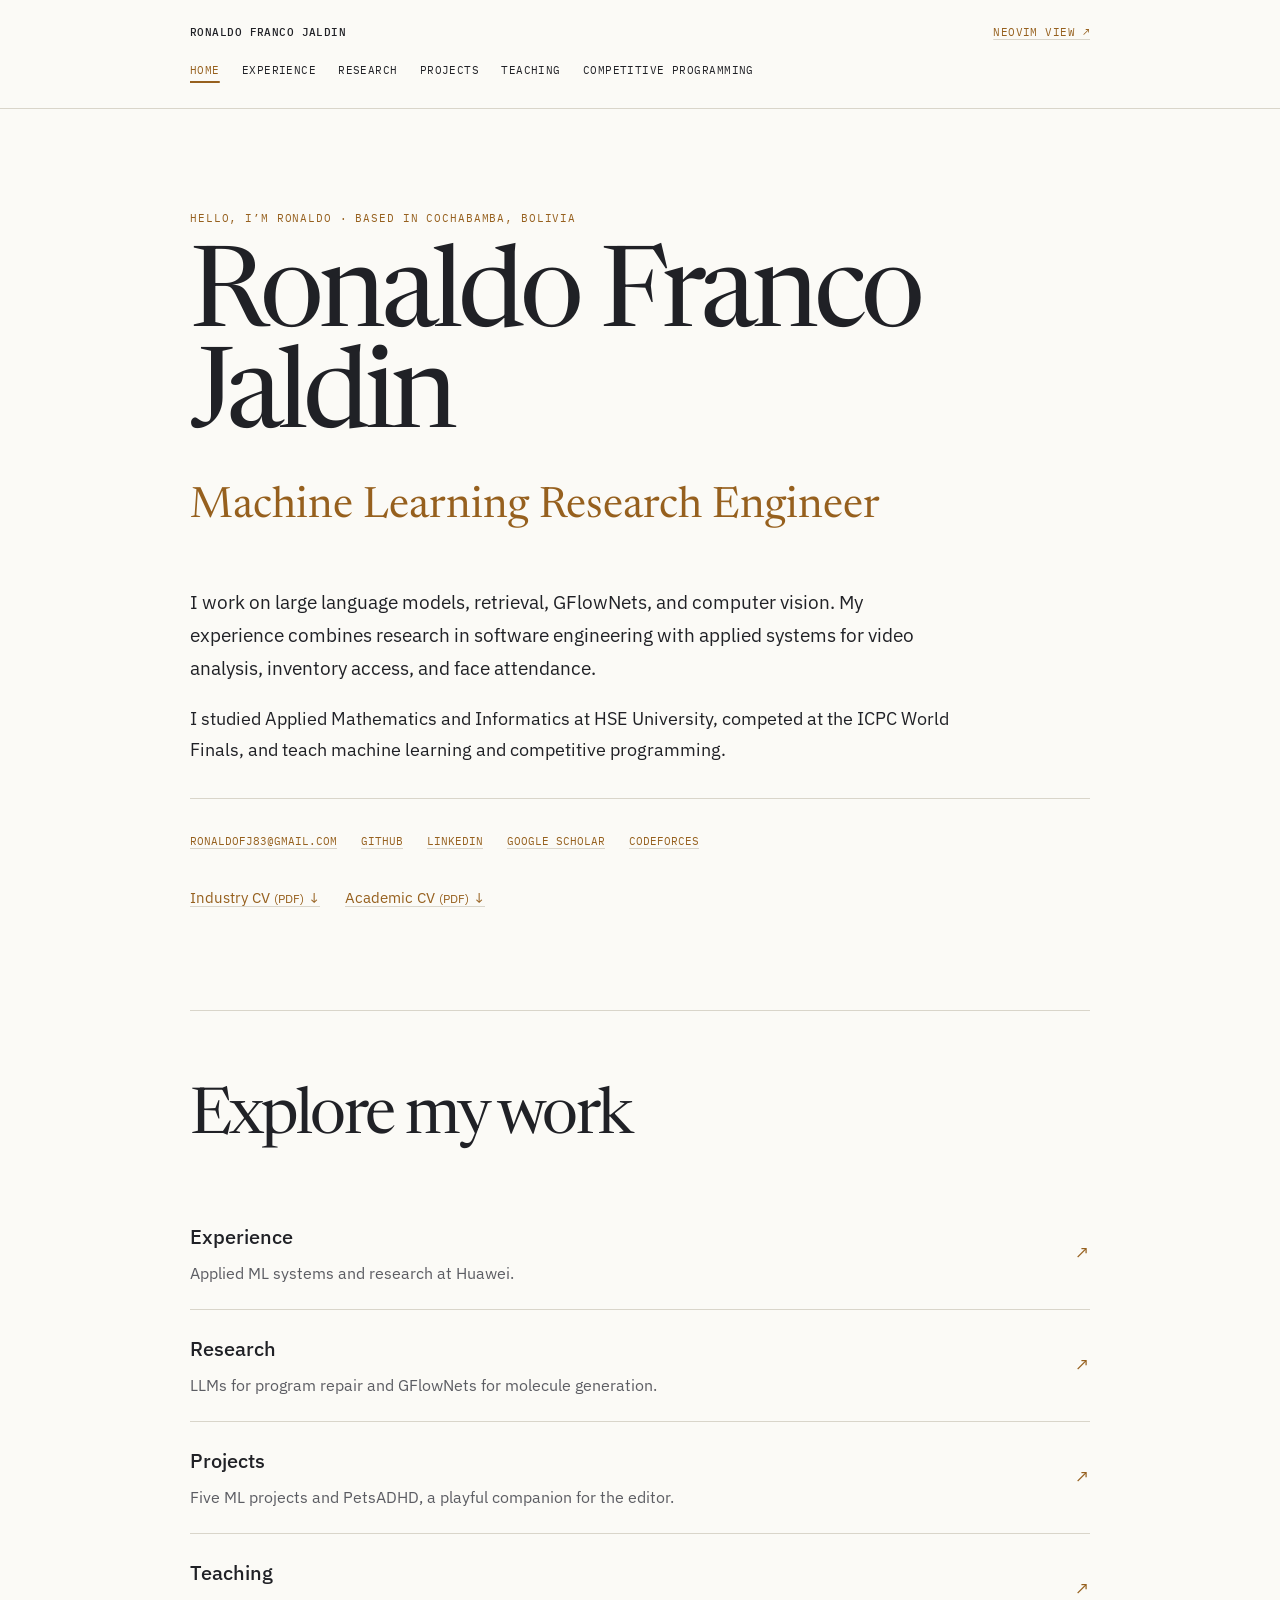
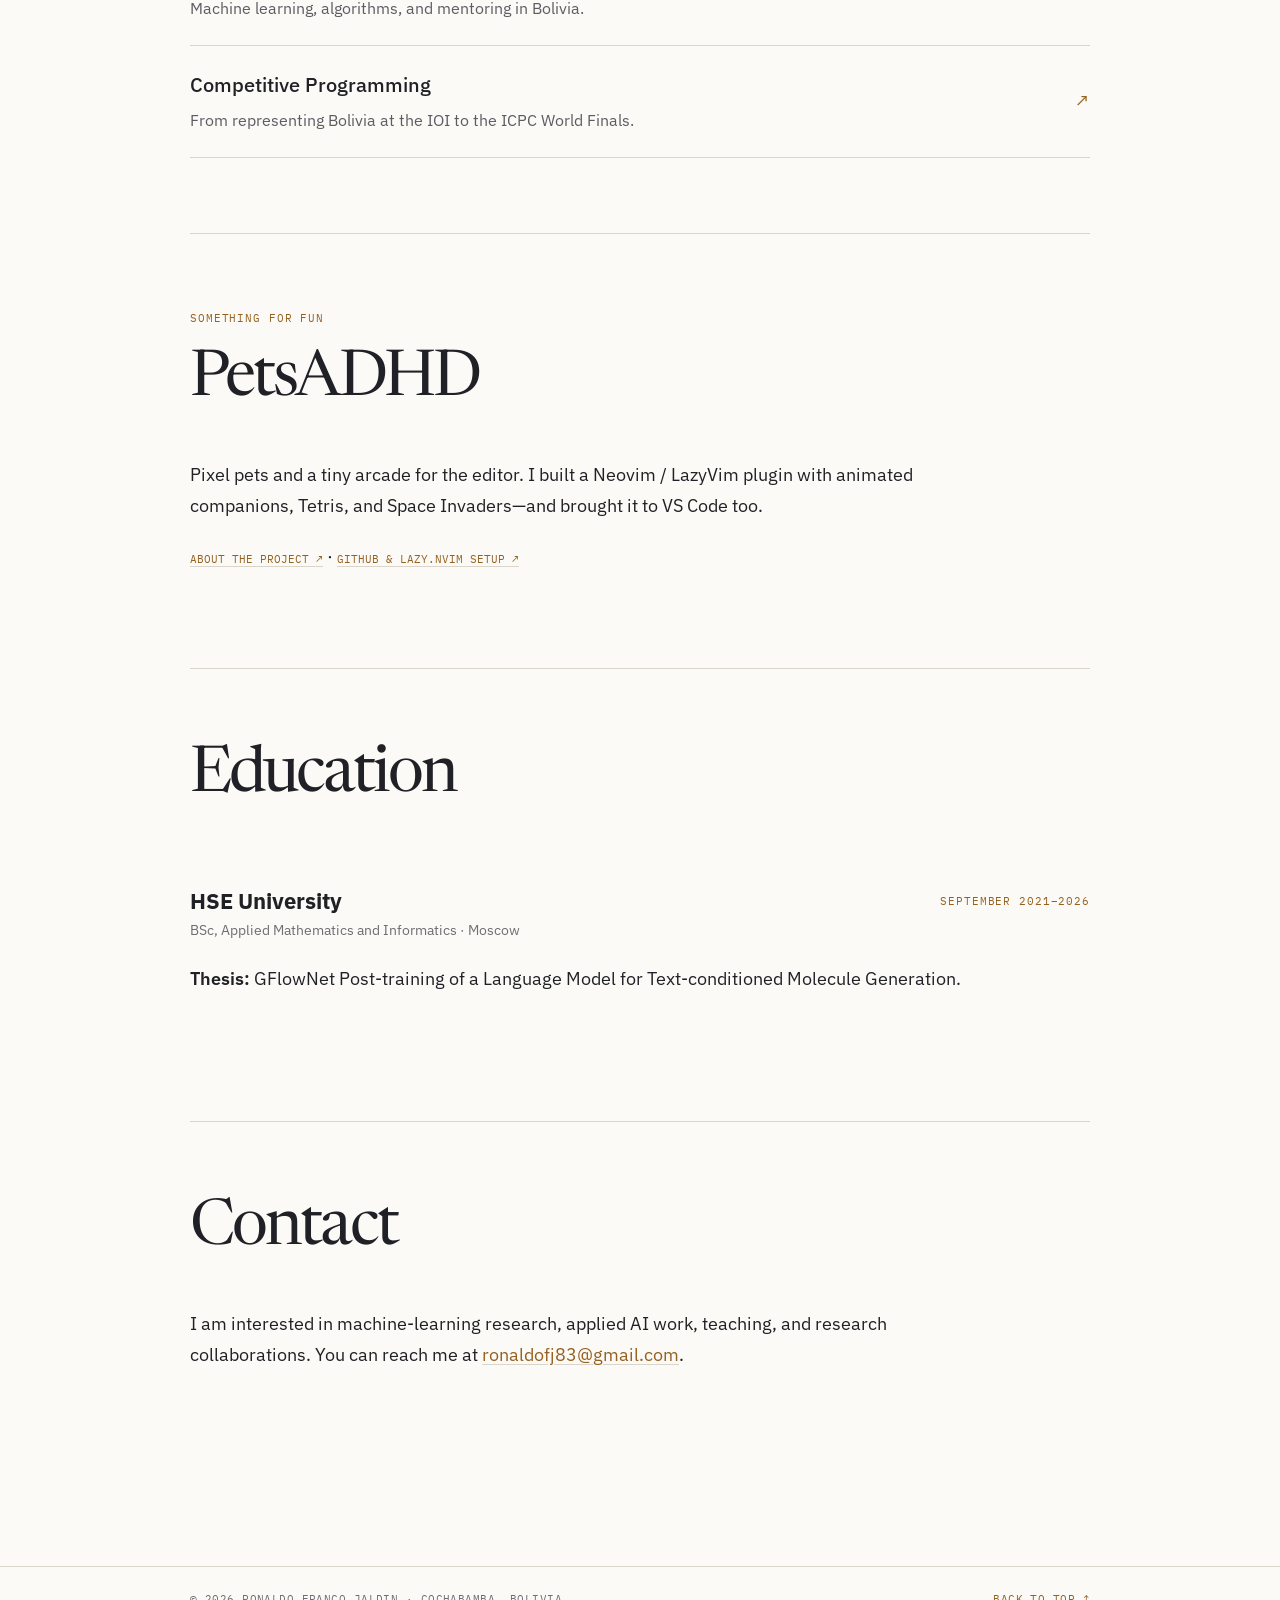
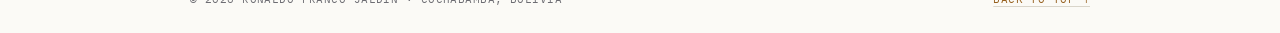
==== index.html @ fc4c848e "Publish portfolio with reading and Neovim presentations" ====
<!doctype html>
<html lang="en">
  <head>
    <meta charset="utf-8">
    <meta name="viewport" content="width=device-width, initial-scale=1">
    <meta name="theme-color" content="#fbfaf6">
    <meta
      name="description"
      content="Ronaldo Franco Jaldin — machine learning research engineer, teacher, and ICPC World Finalist based in Cochabamba, Bolivia."
    >
    <meta name="author" content="Ronaldo Franco Jaldin">
    <title>Home — Ronaldo Franco Jaldin</title>
    <link rel="preconnect" href="https://fonts.googleapis.com">
    <link rel="preconnect" href="https://fonts.gstatic.com" crossorigin>
    <link
      href="https://fonts.googleapis.com/css2?family=IBM+Plex+Mono:wght@400;500&amp;family=IBM+Plex+Sans:ital,wght@0,400;0,500;0,600;1,400&amp;family=Newsreader:opsz,wght@6..72,400;6..72,500&amp;display=swap"
      rel="stylesheet"
    >
    <link rel="icon" href="assets/images/favicon.svg" type="image/svg+xml">
    <link rel="stylesheet" href="assets/css/small.css">
  </head>
  <body>
    <a class="skip-link" href="#content">Skip to content</a>
    <header class="page-header">
      <div class="page">
        <div class="header-title"><a class="name" href="index.html">Ronaldo Franco Jaldin</a><a href="index_nvim.html" class="theme-switch">Neovim view ↗</a></div>
        <nav aria-label="Main navigation">
          <a href="index.html" aria-current="page">Home</a>
          <a href="experience.html">Experience</a>
          <a href="research.html">Research</a>
          <a href="projects.html">Projects</a>
          <a href="teaching.html">Teaching</a>
          <a href="competitive-programming.html">Competitive Programming</a>
        </nav>
      </div>
    </header>
    <main class="page" id="content" tabindex="-1">
<header class="intro">
        <p class="label">Hello, I’m Ronaldo · Based in Cochabamba, Bolivia</p>
        <h1>Ronaldo Franco Jaldin</h1>
        <p class="role">Machine Learning Research Engineer</p>
        <p class="lead">
          I work on large language models, retrieval, GFlowNets, and computer vision.
          My experience combines research in software engineering
          with applied systems for video analysis, inventory access, and face attendance.
        </p>
        <p>
          I studied Applied Mathematics and Informatics
          at HSE University, competed at the ICPC World Finals, and teach machine learning
          and competitive programming.
        </p>
        <ul class="contact-list">
          <li><a href="mailto:ronaldofj83@gmail.com">ronaldofj83@gmail.com</a></li>
          <li><a href="https://github.com/mruniverse8" target="_blank" rel="noreferrer">GitHub</a></li>
          <li><a href="https://www.linkedin.com/in/ronaldo-franco-jaldin-2282311a3/" target="_blank" rel="noreferrer">LinkedIn</a></li>
          <li><a href="https://scholar.google.com/citations?user=wL8j6NQAAAAJ&amp;hl=es" target="_blank" rel="noreferrer">Google Scholar</a></li>
          <li><a href="https://codeforces.com/profile/cr8" target="_blank" rel="noreferrer">Codeforces</a></li>
        </ul>
        <div class="cv-links" aria-label="Download my CV">
          <a href="assets/docs/ronaldo-franco-industry-cv.pdf" download>Industry CV <span>(PDF)</span> ↓</a>
          <a href="assets/docs/ronaldo-franco-academic-cv.pdf" download>Academic CV <span>(PDF)</span> ↓</a>
        </div>
      </header>
      <section aria-labelledby="explore-title">
        <h2 id="explore-title">Explore my work</h2>
        <div class="page-list">
          <a href="experience.html"><span>Experience</span><p>Applied ML systems and research at Huawei.</p><span aria-hidden="true">↗</span></a>
          <a href="research.html"><span>Research</span><p>LLMs for program repair and GFlowNets for molecule generation.</p><span aria-hidden="true">↗</span></a>
          <a href="projects.html"><span>Projects</span><p>Five ML projects and PetsADHD, a playful companion for the editor.</p><span aria-hidden="true">↗</span></a>
          <a href="teaching.html"><span>Teaching</span><p>Machine learning, algorithms, and mentoring in Bolivia.</p><span aria-hidden="true">↗</span></a>
          <a href="competitive-programming.html"><span>Competitive Programming</span><p>From representing Bolivia at the IOI to the ICPC World Finals.</p><span aria-hidden="true">↗</span></a>
        </div>
      </section>
      <section class="fun-project" aria-labelledby="fun-title">
        <p class="label">Something for fun</p>
        <h2 id="fun-title">PetsADHD</h2>
        <p>Pixel pets and a tiny arcade for the editor. I built a Neovim / LazyVim plugin with animated companions, Tetris, and Space Invaders—and brought it to VS Code too.</p>
        <p><a class="more" href="projects.html#petsadhd">About the project ↗</a> · <a class="more" href="https://github.com/mruniverse8/PetsADHD" target="_blank" rel="noreferrer">GitHub &amp; lazy.nvim setup ↗</a></p>
      </section>
<section aria-labelledby="education-title"><h2 id="education-title">Education</h2><article class="item compact">
          <header>
            <div><h3>HSE University</h3><p>BSc, Applied Mathematics and Informatics · Moscow</p></div>
            <time>September 2021–2026</time>
          </header>
          <p><strong>Thesis:</strong> GFlowNet Post-training of a Language Model for Text-conditioned Molecule Generation.</p>
        </article></section>
<section class="closing" aria-labelledby="contact-title">
        <h2 id="contact-title">Contact</h2>
        <p>
          I am interested in machine-learning research, applied AI work, teaching, and
          research collaborations. You can reach me at
          <a href="mailto:ronaldofj83@gmail.com">ronaldofj83@gmail.com</a>.
        </p>
      </section>
    </main>
    <footer class="page-footer">
      <div class="page">
        <span>© 2026 Ronaldo Franco Jaldin · Cochabamba, Bolivia</span>
        <a href="#content">Back to top ↑</a>
      </div>
    </footer>
  </body>
</html>
---- assets/css/small.css ----
:root {
  color-scheme: light;
  --paper: #fbfaf6;
  --ink: #202126;
  --muted: #5c5d63;
  --quiet: #6d6d73;
  --rule: #d9d5ca;
  --accent: #96601e;
  --note: #f2ede1;
  --sans: "IBM Plex Sans", -apple-system, BlinkMacSystemFont, "Segoe UI", sans-serif;
  --serif: "Newsreader", Georgia, serif;
  --mono: "IBM Plex Mono", Consolas, monospace;
}

* {
  box-sizing: border-box;
}

html {
  scroll-behavior: smooth;
}

body {
  margin: 0;
  background: var(--paper);
  color: var(--ink);
  font-family: var(--sans);
  font-size: 18px;
  line-height: 1.72;
  text-rendering: optimizeLegibility;
  -webkit-font-smoothing: antialiased;
}

a {
  color: inherit;
  text-decoration-color: var(--rule);
  text-underline-offset: 3px;
}

a:hover {
  color: var(--accent);
  text-decoration-color: var(--accent);
}

:focus-visible {
  outline: 3px solid rgba(150, 96, 30, 0.3);
  outline-offset: 4px;
}

.skip-link {
  position: fixed;
  z-index: 10;
  top: 10px;
  left: 10px;
  padding: 8px 12px;
  transform: translateY(-150%);
  background: var(--ink);
  color: var(--paper);
}

.skip-link:focus {
  transform: none;
}

.page {
  width: min(calc(100% - 48px), 900px);
  margin-inline: auto;
}

.page-header {
  border-bottom: 1px solid var(--rule);
}

.page-header .page,
.page-footer .page {
  display: flex;
  min-height: 66px;
  align-items: center;
  justify-content: space-between;
  gap: 25px;
}

.page-header a,
.page-footer {
  font-family: var(--mono);
  font-size: 11px;
  letter-spacing: 0.04em;
  text-transform: uppercase;
}

.page-header .name {
  color: var(--ink);
  font-weight: 500;
  text-decoration: none;
}

.header-title {
  display: flex;
  justify-content: space-between;
  align-items: center;
  flex-wrap: wrap;
  gap: 10px 24px;
  width: 100%;
}

.page-header .theme-switch {
  color: var(--accent);
}

.page-header nav {
  display: flex;
  flex-wrap: wrap;
  gap: 9px 22px;
}

.page-header .page {
  flex-direction: column;
  align-items: flex-start;
  gap: 14px;
  padding-block: 23px;
}

.page-header nav a {
  padding-block: 5px;
  text-decoration: none;
}

.page-header nav a:hover,
.page-header nav a[aria-current="page"] {
  color: var(--accent);
  text-decoration: underline;
  text-decoration-thickness: 2px;
  text-underline-offset: 7px;
}

main.page {
  padding-bottom: 100px;
}

.intro {
  padding-block: clamp(64px, 9vw, 100px);
}

.page-intro {
  padding-block: clamp(55px, 8vw, 85px) 35px;
}

.page-intro h1 {
  max-width: 100%;
  margin-bottom: 30px;
  font-size: clamp(2.65rem, 7.5vw, 5.5rem);
  line-height: 1.05;
}

.page-intro .lead {
  max-width: 760px;
  color: var(--muted);
}

.cv-links,
.project-links {
  display: flex;
  flex-wrap: wrap;
  gap: 12px 25px;
}

.cv-links {
  margin-top: 30px;
}

.cv-links a {
  color: var(--accent);
  font-size: 15px;
}

.cv-links span {
  font-size: 12px;
}

.page-list a {
  display: grid;
  grid-template-columns: minmax(0, 1fr) auto;
  gap: 5px 20px;
  padding-block: 22px;
  border-bottom: 1px solid var(--rule);
  text-decoration: none;
}

.page-list a > span:first-child {
  font-size: 1.25rem;
  font-weight: 500;
}

.page-list p {
  grid-column: 1;
  margin: 0;
  color: var(--muted);
  font-size: 16px;
}

.page-list a > span:last-child {
  grid-column: 2;
  grid-row: 1 / 3;
  align-self: center;
  color: var(--accent);
}

.page-list a:hover > span:first-child {
  text-decoration: underline;
  text-underline-offset: 5px;
}

.label,
.kind,
time {
  color: var(--accent);
  font-family: var(--mono);
  font-size: 11px;
  letter-spacing: 0.08em;
  text-transform: uppercase;
}

h1,
h2 {
  font-family: var(--serif);
  font-weight: 400;
  letter-spacing: -0.045em;
}

h1 {
  max-width: 780px;
  margin: 22px 0 3px;
  font-size: clamp(3.8rem, 10vw, 7rem);
  line-height: 0.9;
}

.role {
  margin: 19px 0 40px;
  color: var(--accent);
  font-family: var(--serif);
  font-size: clamp(1.6rem, 4vw, 2.7rem);
}

.intro > p:not(.label):not(.role) {
  max-width: 760px;
}

.lead {
  color: var(--ink);
  font-size: 1.2rem;
}

.contact-list {
  display: flex;
  flex-wrap: wrap;
  gap: 7px 24px;
  padding: 25px 0 0;
  margin: 32px 0 0;
  border-top: 1px solid var(--rule);
  list-style: none;
}

.contact-list a,
.more {
  color: var(--accent);
  font-family: var(--mono);
  font-size: 11px;
  text-transform: uppercase;
}

section {
  padding-block: 75px;
  border-top: 1px solid var(--rule);
}

h2 {
  margin: 0 0 48px;
  font-size: clamp(2.5rem, 6vw, 4rem);
  line-height: 1;
}

h3 {
  margin: 37px 0 11px;
  font-size: 1.35rem;
  line-height: 1.3;
}

p {
  margin: 0 0 20px;
}

section > p,
.item > p,
.item > ul,
.split {
  max-width: 800px;
}

strong {
  font-weight: 600;
}

.item {
  padding-block: 41px;
  border-top: 1px solid var(--rule);
}

h2 + .item,
section > .item:first-of-type {
  border-top: 0;
}

.item header {
  display: grid;
  grid-template-columns: minmax(0, 1fr) auto;
  gap: 30px;
  margin-bottom: 22px;
}

.item header h3 {
  margin: 0 0 3px;
}

.item header h2,
h2.subheading {
  margin: 0 0 11px;
  font-family: var(--sans);
  font-size: 1.35rem;
  font-weight: 500;
  letter-spacing: normal;
  line-height: 1.3;
}

h2.subheading {
  margin-top: 37px;
}

.project-stack,
.page-note {
  color: var(--muted);
  font-size: 15px;
}

.projects .item header {
  grid-template-columns: 1fr;
  margin-bottom: 14px;
}

.projects .item header .kind {
  margin-bottom: 12px;
  color: var(--accent);
  font-size: 11px;
}

.projects .item header h2 {
  margin-bottom: 0;
}

.item header p {
  margin: 0;
  color: var(--quiet);
  font-size: 14px;
}

.item time {
  padding-top: 5px;
  white-space: nowrap;
}

.item ul,
.split ul {
  padding-left: 24px;
}

.item li,
.split li {
  padding-left: 5px;
  margin-bottom: 13px;
}

li::marker {
  color: var(--accent);
}

.kind {
  margin-bottom: 7px !important;
}

.compact {
  padding-block: 31px;
}

.split {
  display: grid;
  grid-template-columns: minmax(0, 1fr) 250px;
  gap: clamp(40px, 8vw, 90px);
  margin-block: 35px 55px;
}

.split h3 {
  margin-top: 0;
}

.split aside {
  align-self: start;
  padding: 24px;
  background: var(--note);
  font-size: 15px;
}

.split aside p {
  margin-bottom: 6px;
}

.split aside small {
  display: block;
  margin-top: 18px;
  color: var(--quiet);
  font-size: 11px;
}

.skills {
  margin-block: 45px;
  border-top: 1px solid var(--rule);
}

.skills div {
  display: grid;
  grid-template-columns: 220px 1fr;
  gap: 30px;
  padding-block: 15px;
  border-bottom: 1px solid var(--rule);
}

.skills dt {
  color: var(--accent);
  font-family: var(--mono);
  font-size: 11px;
  letter-spacing: 0.04em;
  text-transform: uppercase;
}

.skills dd {
  margin: 0;
  color: var(--muted);
  font-size: 15px;
}

.closing a {
  color: var(--accent);
}

.page-footer {
  border-top: 1px solid var(--rule);
  color: var(--quiet);
}

.page-footer a {
  color: var(--accent);
}

@media (max-width: 680px) {
  body {
    font-size: 17px;
  }

  .page {
    width: min(calc(100% - 32px), 900px);
  }

  .page-header .page {
    align-items: flex-start;
    flex-direction: column;
    padding-block: 17px;
  }

  .page-header nav {
    gap: 7px 16px;
  }

  .item header,
  .split,
  .skills div {
    grid-template-columns: 1fr;
  }

  .item header {
    gap: 8px;
  }

  .item time {
    grid-row: 1;
  }

  .skills div {
    gap: 4px;
  }

  .page-footer .page {
    align-items: flex-start;
    flex-direction: column;
    padding-block: 20px;
  }
}

@media print {
  .page-header,
  .page-footer,
  .contact-list {
    display: none;
  }

  body {
    font-size: 12px;
  }

  .intro,
  .page-intro,
  section {
    padding-block: 30px;
  }
}

@media (prefers-reduced-motion: reduce) {
  html {
    scroll-behavior: auto;
  }
}
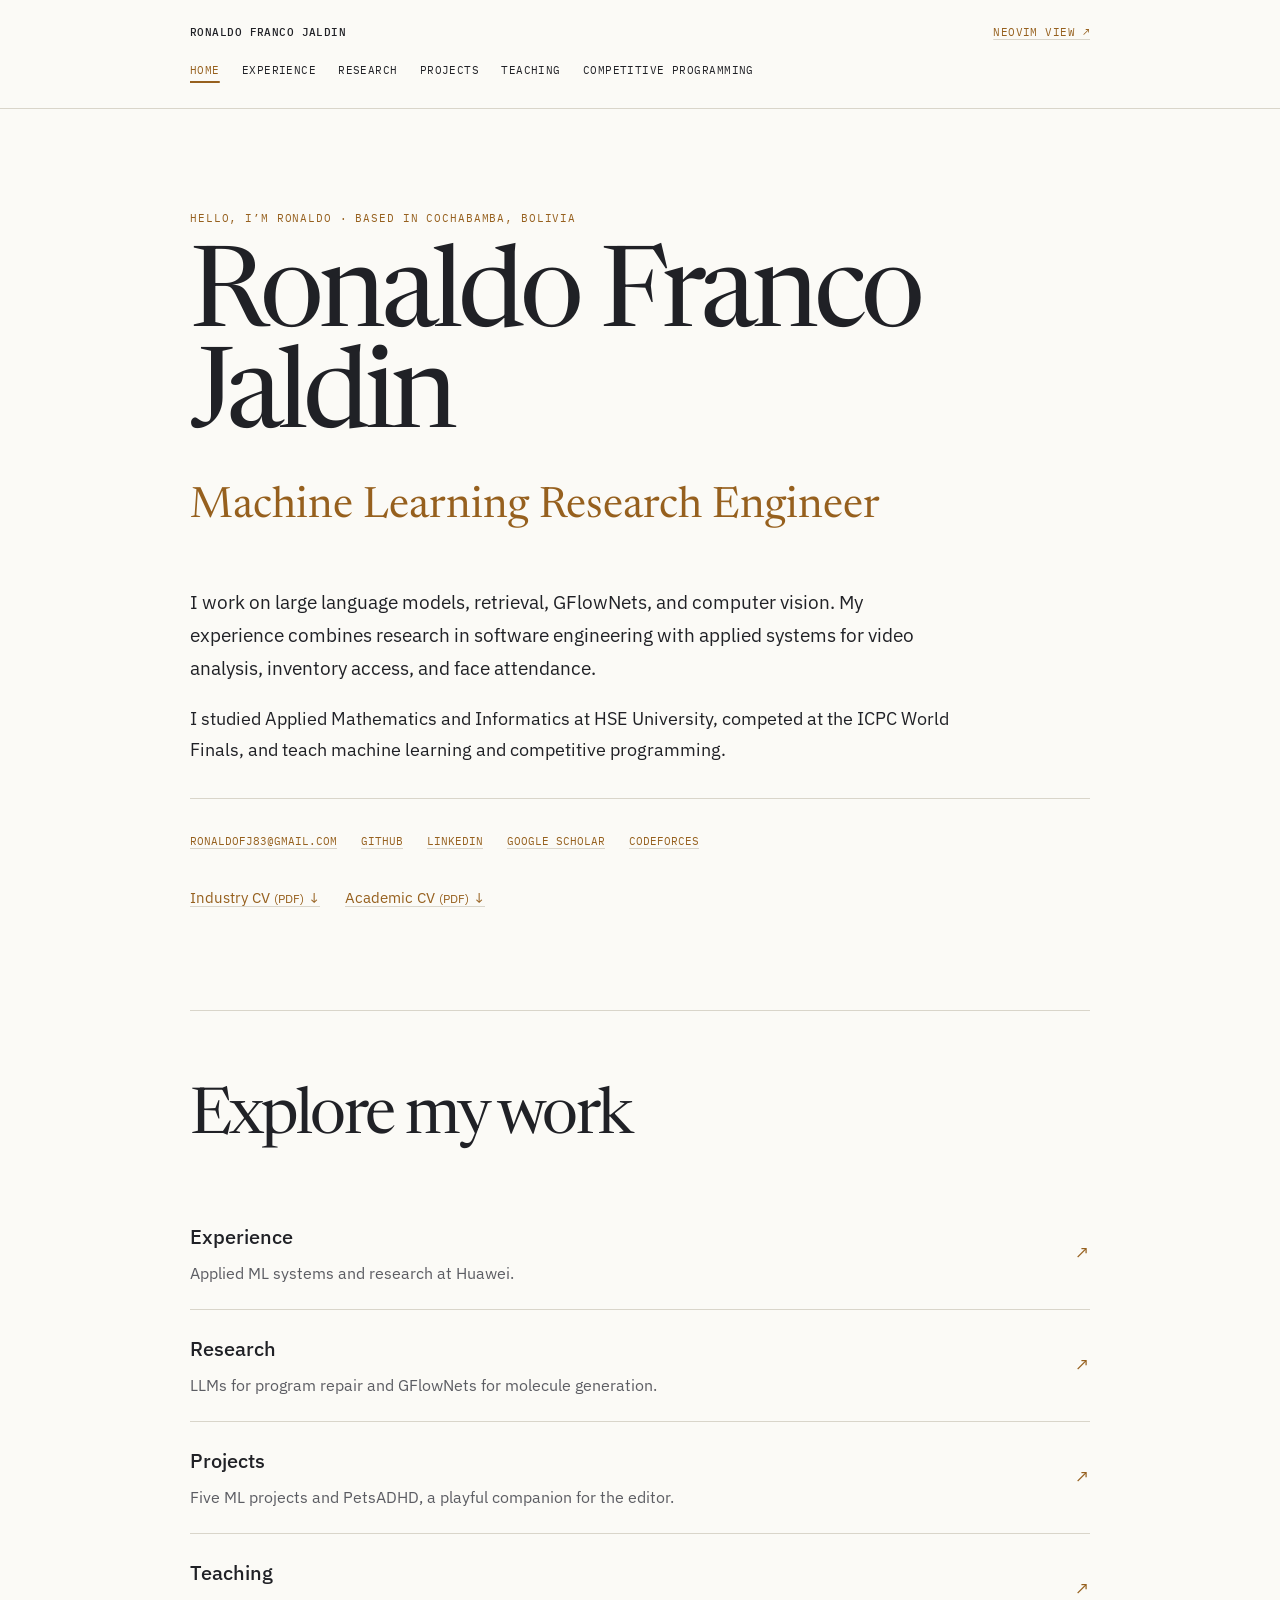
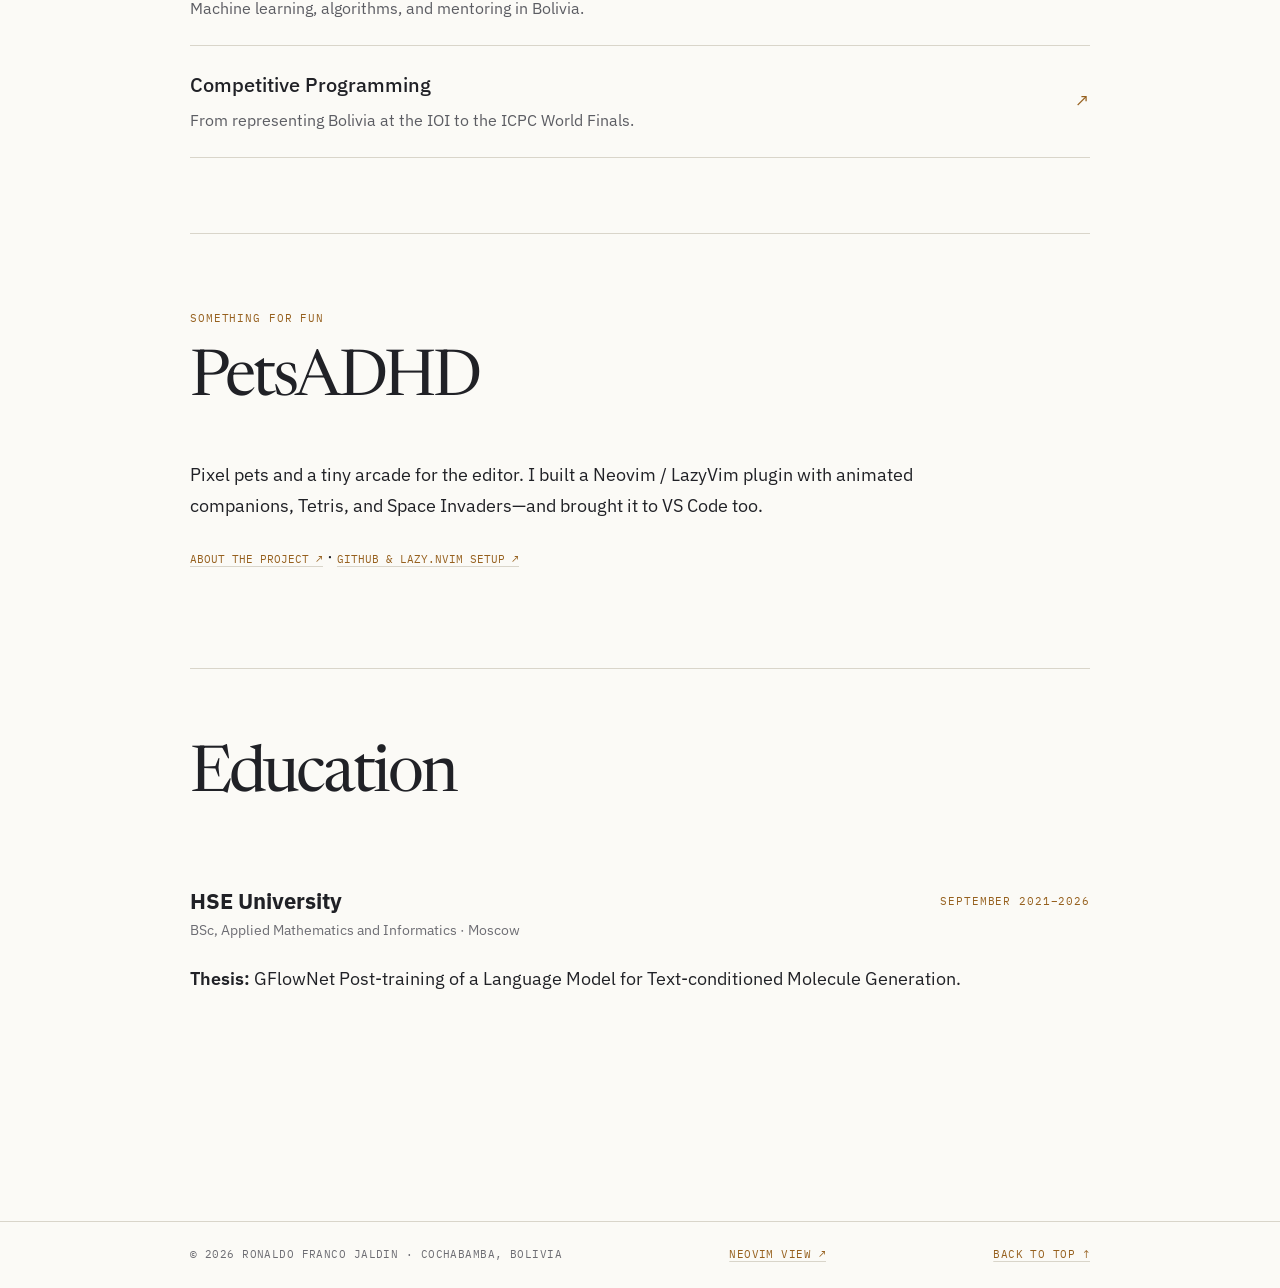
==== commit 422d251f: "Add persistent Gruvbox dark mode and footer view switches" ====
--- a/index.html
+++ b/index.html
@@ -84,18 +84,11 @@
           </header>
           <p><strong>Thesis:</strong> GFlowNet Post-training of a Language Model for Text-conditioned Molecule Generation.</p>
         </article></section>
-<section class="closing" aria-labelledby="contact-title">
-        <h2 id="contact-title">Contact</h2>
-        <p>
-          I am interested in machine-learning research, applied AI work, teaching, and
-          research collaborations. You can reach me at
-          <a href="mailto:ronaldofj83@gmail.com">ronaldofj83@gmail.com</a>.
-        </p>
-      </section>
     </main>
     <footer class="page-footer">
       <div class="page">
         <span>© 2026 Ronaldo Franco Jaldin · Cochabamba, Bolivia</span>
+        <a href="index_nvim.html">Neovim view ↗</a>
         <a href="#content">Back to top ↑</a>
       </div>
     </footer>
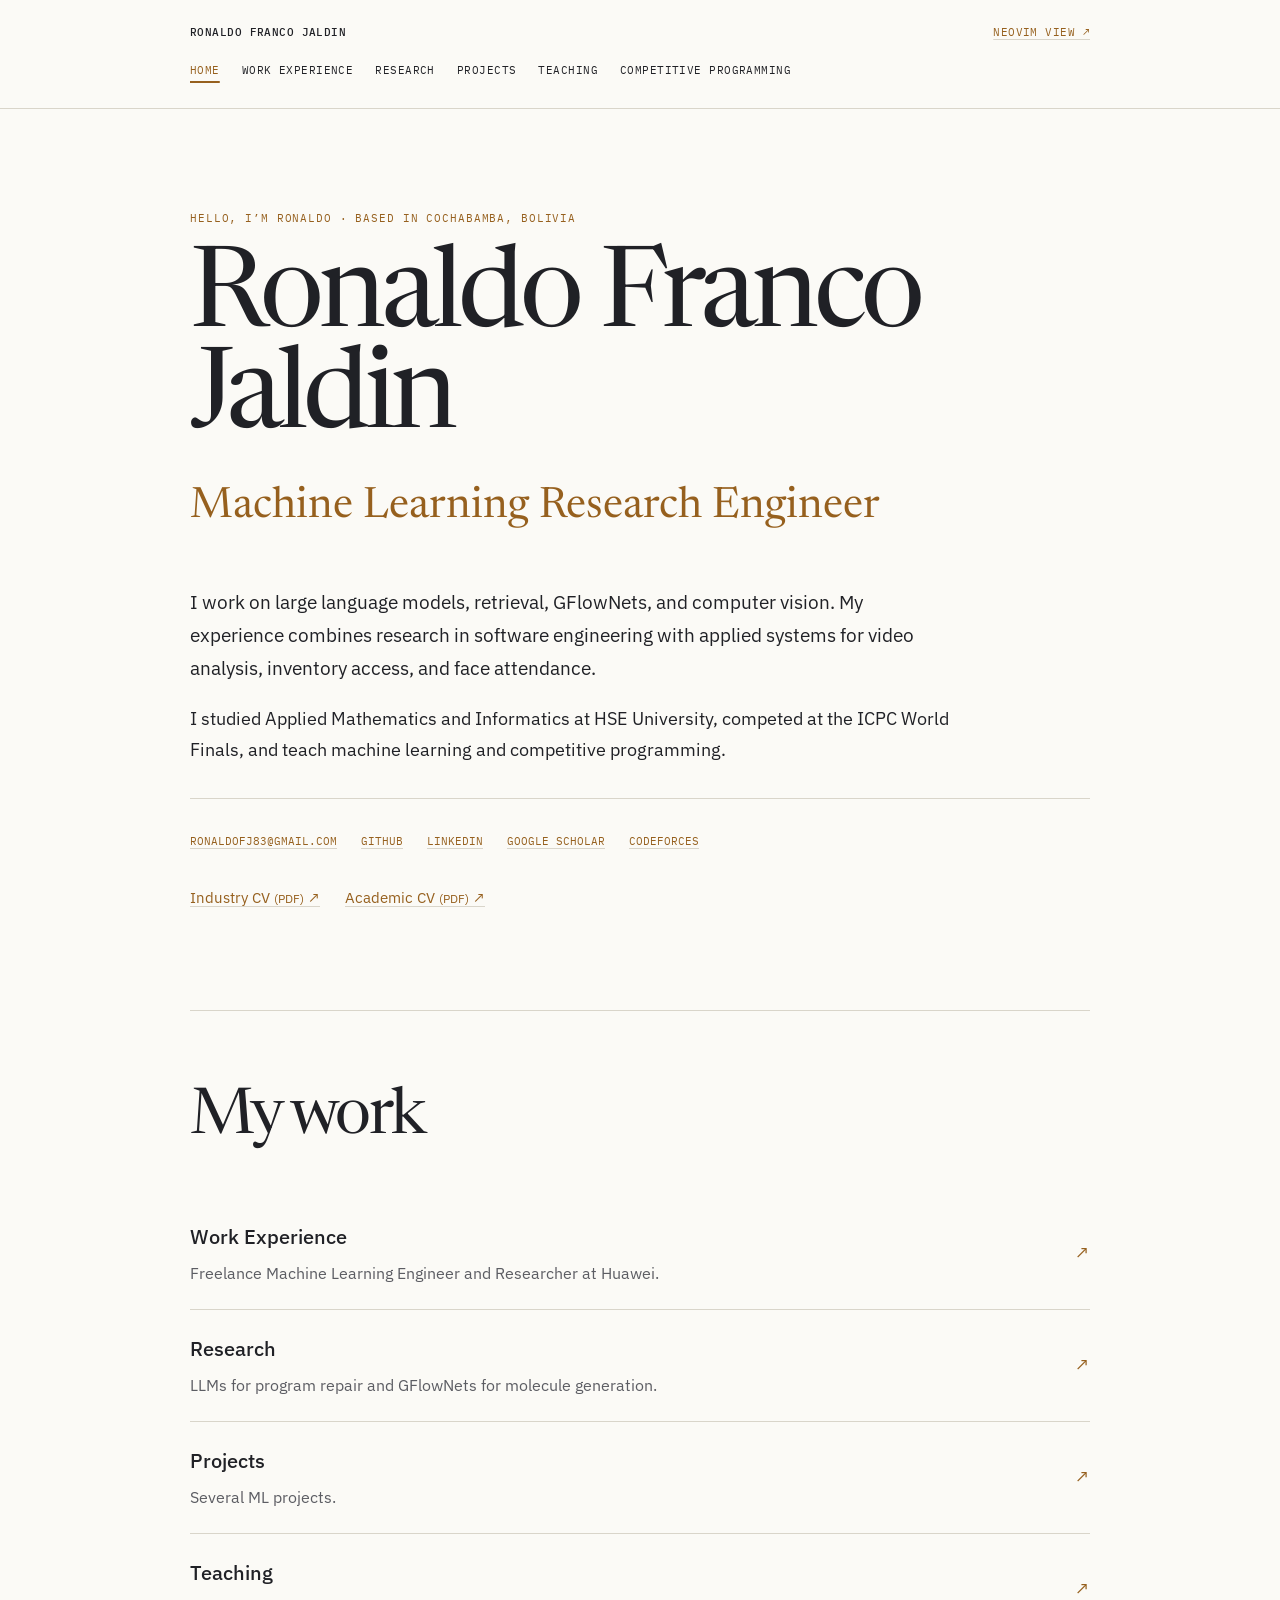
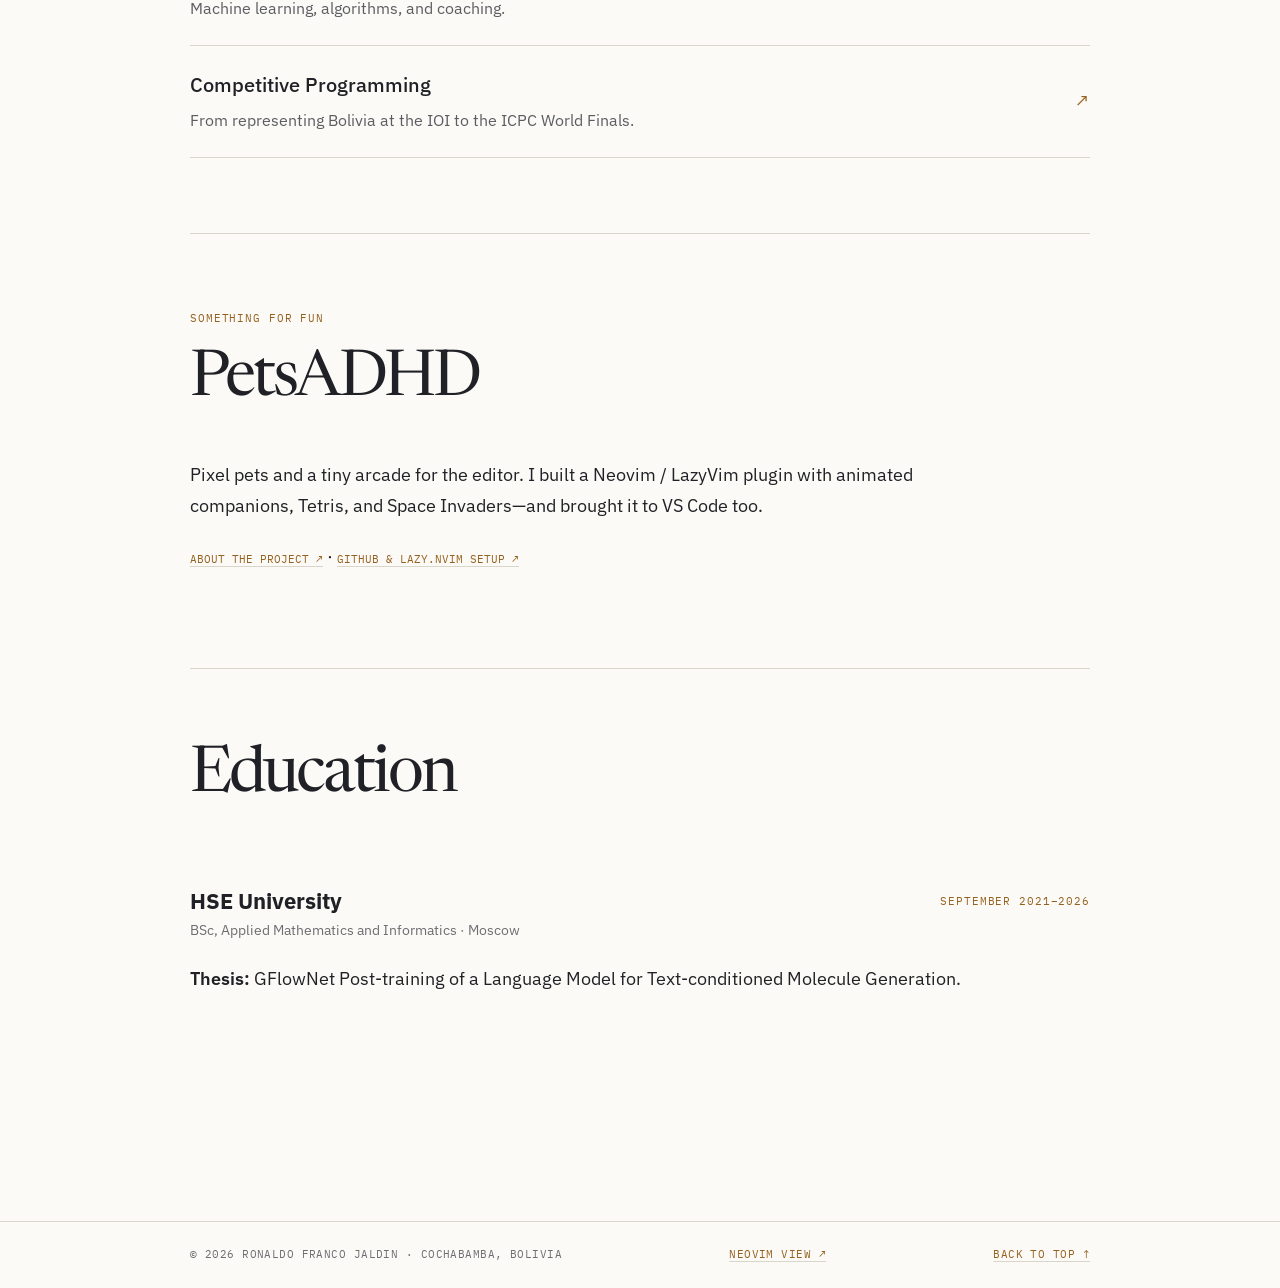
==== commit 0b5eefe8: "Refine portfolio copy and open CVs in new tabs" ====
--- a/index.html
+++ b/index.html
@@ -26,7 +26,7 @@
         <div class="header-title"><a class="name" href="index.html">Ronaldo Franco Jaldin</a><a href="index_nvim.html" class="theme-switch">Neovim view ↗</a></div>
         <nav aria-label="Main navigation">
           <a href="index.html" aria-current="page">Home</a>
-          <a href="experience.html">Experience</a>
+          <a href="experience.html">Work Experience</a>
           <a href="research.html">Research</a>
           <a href="projects.html">Projects</a>
           <a href="teaching.html">Teaching</a>
@@ -56,18 +56,18 @@
           <li><a href="https://scholar.google.com/citations?user=wL8j6NQAAAAJ&amp;hl=es" target="_blank" rel="noreferrer">Google Scholar</a></li>
           <li><a href="https://codeforces.com/profile/cr8" target="_blank" rel="noreferrer">Codeforces</a></li>
         </ul>
-        <div class="cv-links" aria-label="Download my CV">
-          <a href="assets/docs/ronaldo-franco-industry-cv.pdf" download>Industry CV <span>(PDF)</span> ↓</a>
-          <a href="assets/docs/ronaldo-franco-academic-cv.pdf" download>Academic CV <span>(PDF)</span> ↓</a>
+        <div class="cv-links" aria-label="View my CV">
+          <a href="assets/docs/ronaldo-franco-industry-cv.pdf" target="_blank" rel="noopener noreferrer">Industry CV <span>(PDF)</span> ↗</a>
+          <a href="assets/docs/ronaldo-franco-academic-cv.pdf" target="_blank" rel="noopener noreferrer">Academic CV <span>(PDF)</span> ↗</a>
         </div>
       </header>
       <section aria-labelledby="explore-title">
-        <h2 id="explore-title">Explore my work</h2>
+        <h2 id="explore-title">My work</h2>
         <div class="page-list">
-          <a href="experience.html"><span>Experience</span><p>Applied ML systems and research at Huawei.</p><span aria-hidden="true">↗</span></a>
+          <a href="experience.html"><span>Work Experience</span><p>Freelance Machine Learning Engineer and Researcher at Huawei.</p><span aria-hidden="true">↗</span></a>
           <a href="research.html"><span>Research</span><p>LLMs for program repair and GFlowNets for molecule generation.</p><span aria-hidden="true">↗</span></a>
-          <a href="projects.html"><span>Projects</span><p>Five ML projects and PetsADHD, a playful companion for the editor.</p><span aria-hidden="true">↗</span></a>
-          <a href="teaching.html"><span>Teaching</span><p>Machine learning, algorithms, and mentoring in Bolivia.</p><span aria-hidden="true">↗</span></a>
+          <a href="projects.html"><span>Projects</span><p>Several ML projects.</p><span aria-hidden="true">↗</span></a>
+          <a href="teaching.html"><span>Teaching</span><p>Machine learning, algorithms, and coaching.</p><span aria-hidden="true">↗</span></a>
           <a href="competitive-programming.html"><span>Competitive Programming</span><p>From representing Bolivia at the IOI to the ICPC World Finals.</p><span aria-hidden="true">↗</span></a>
         </div>
       </section>
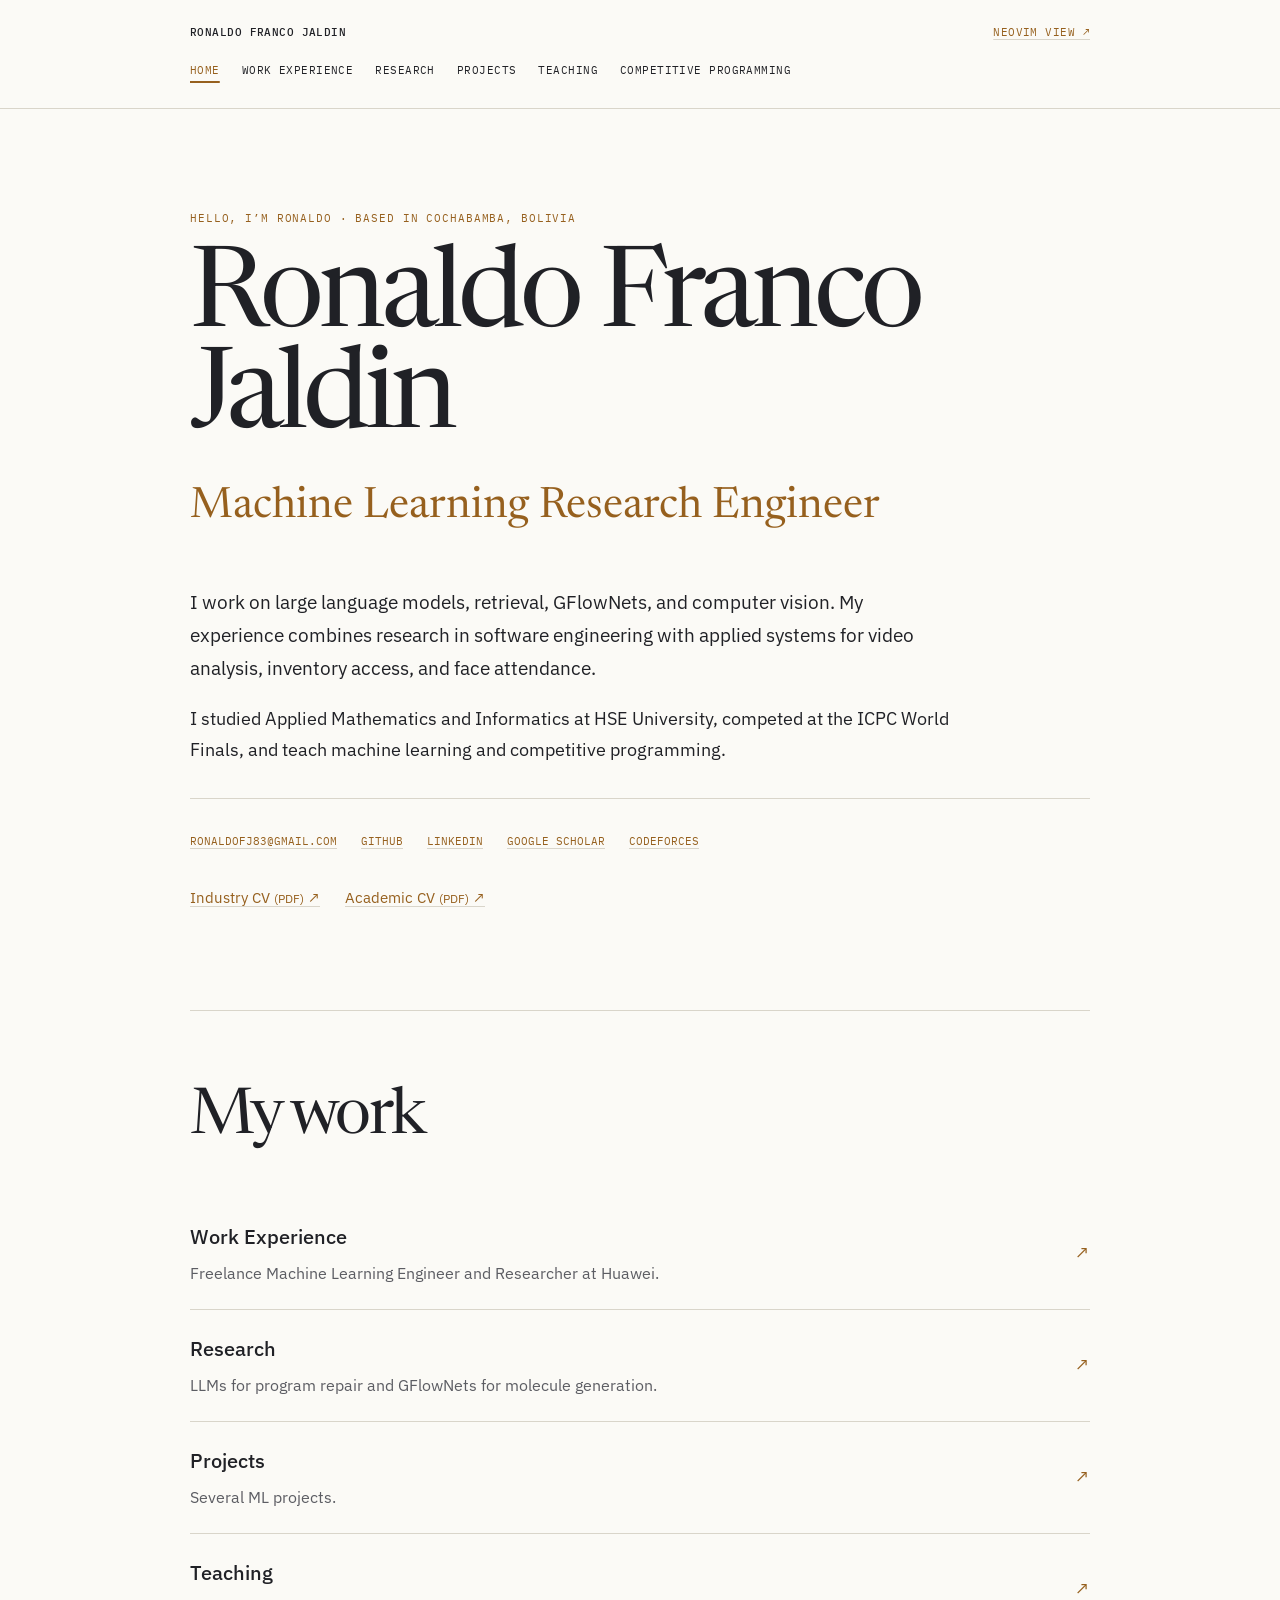
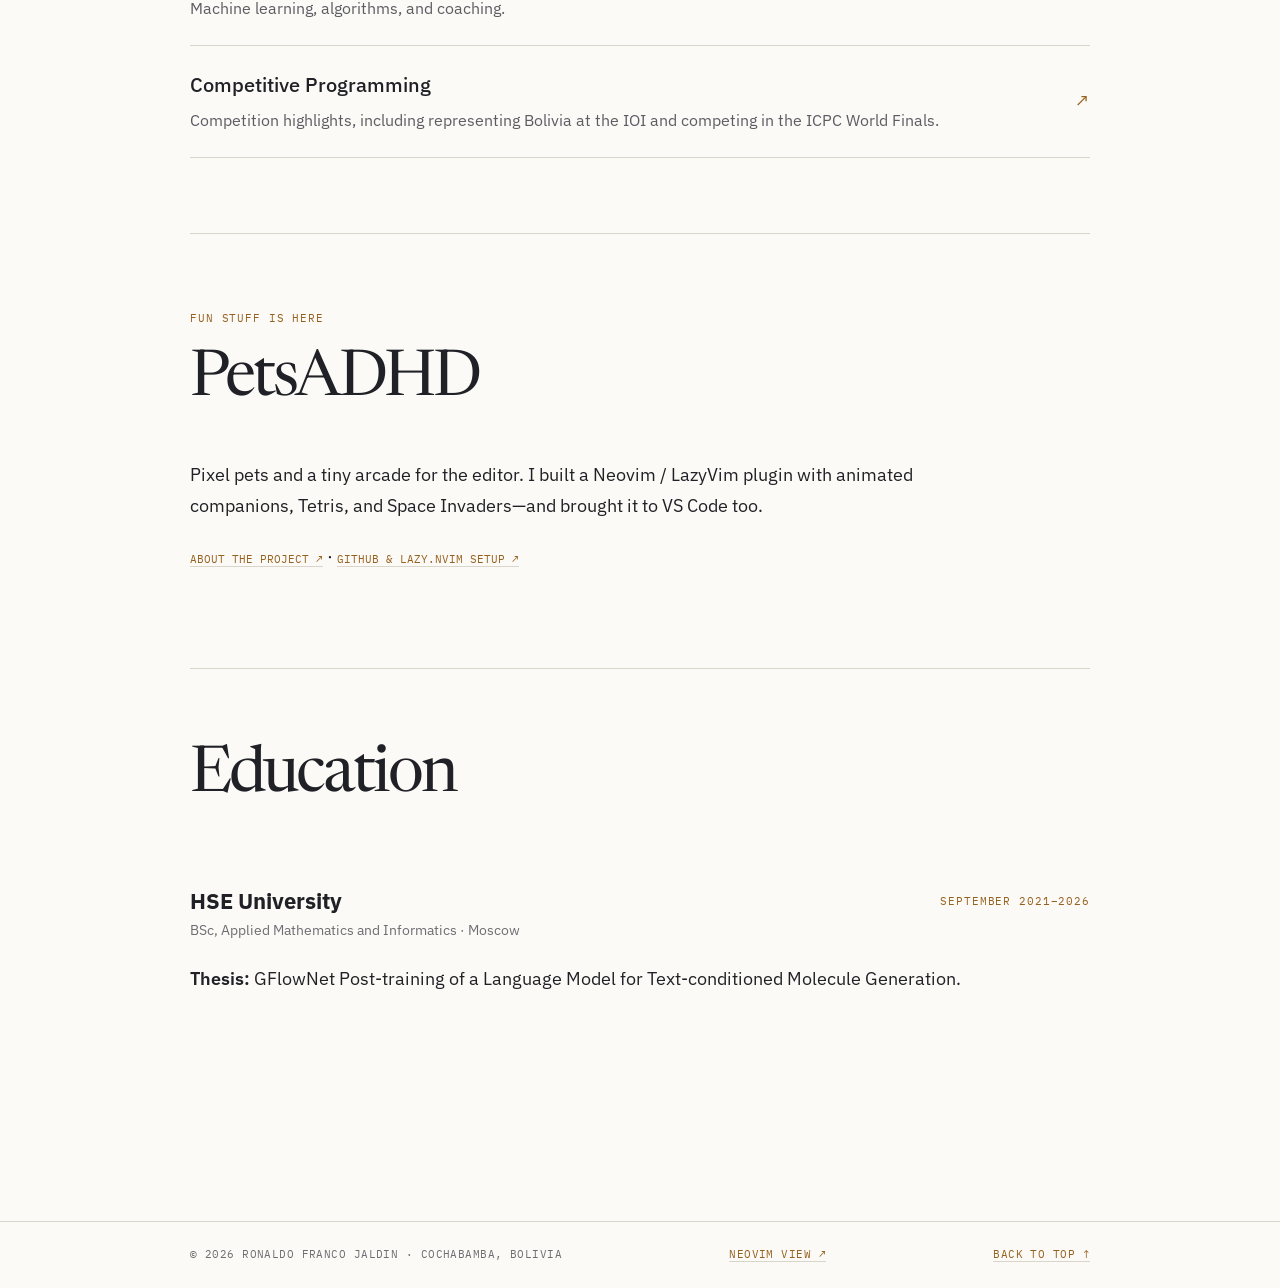
==== commit 62859a0e: "Make homepage project and competition labels more conversational" ====
--- a/index.html
+++ b/index.html
@@ -68,11 +68,11 @@
           <a href="research.html"><span>Research</span><p>LLMs for program repair and GFlowNets for molecule generation.</p><span aria-hidden="true">↗</span></a>
           <a href="projects.html"><span>Projects</span><p>Several ML projects.</p><span aria-hidden="true">↗</span></a>
           <a href="teaching.html"><span>Teaching</span><p>Machine learning, algorithms, and coaching.</p><span aria-hidden="true">↗</span></a>
-          <a href="competitive-programming.html"><span>Competitive Programming</span><p>From representing Bolivia at the IOI to the ICPC World Finals.</p><span aria-hidden="true">↗</span></a>
+          <a href="competitive-programming.html"><span>Competitive Programming</span><p>Competition highlights, including representing Bolivia at the IOI and competing in the ICPC World Finals.</p><span aria-hidden="true">↗</span></a>
         </div>
       </section>
       <section class="fun-project" aria-labelledby="fun-title">
-        <p class="label">Something for fun</p>
+        <p class="label">Fun stuff is here</p>
         <h2 id="fun-title">PetsADHD</h2>
         <p>Pixel pets and a tiny arcade for the editor. I built a Neovim / LazyVim plugin with animated companions, Tetris, and Space Invaders—and brought it to VS Code too.</p>
         <p><a class="more" href="projects.html#petsadhd">About the project ↗</a> · <a class="more" href="https://github.com/mruniverse8/PetsADHD" target="_blank" rel="noreferrer">GitHub &amp; lazy.nvim setup ↗</a></p>
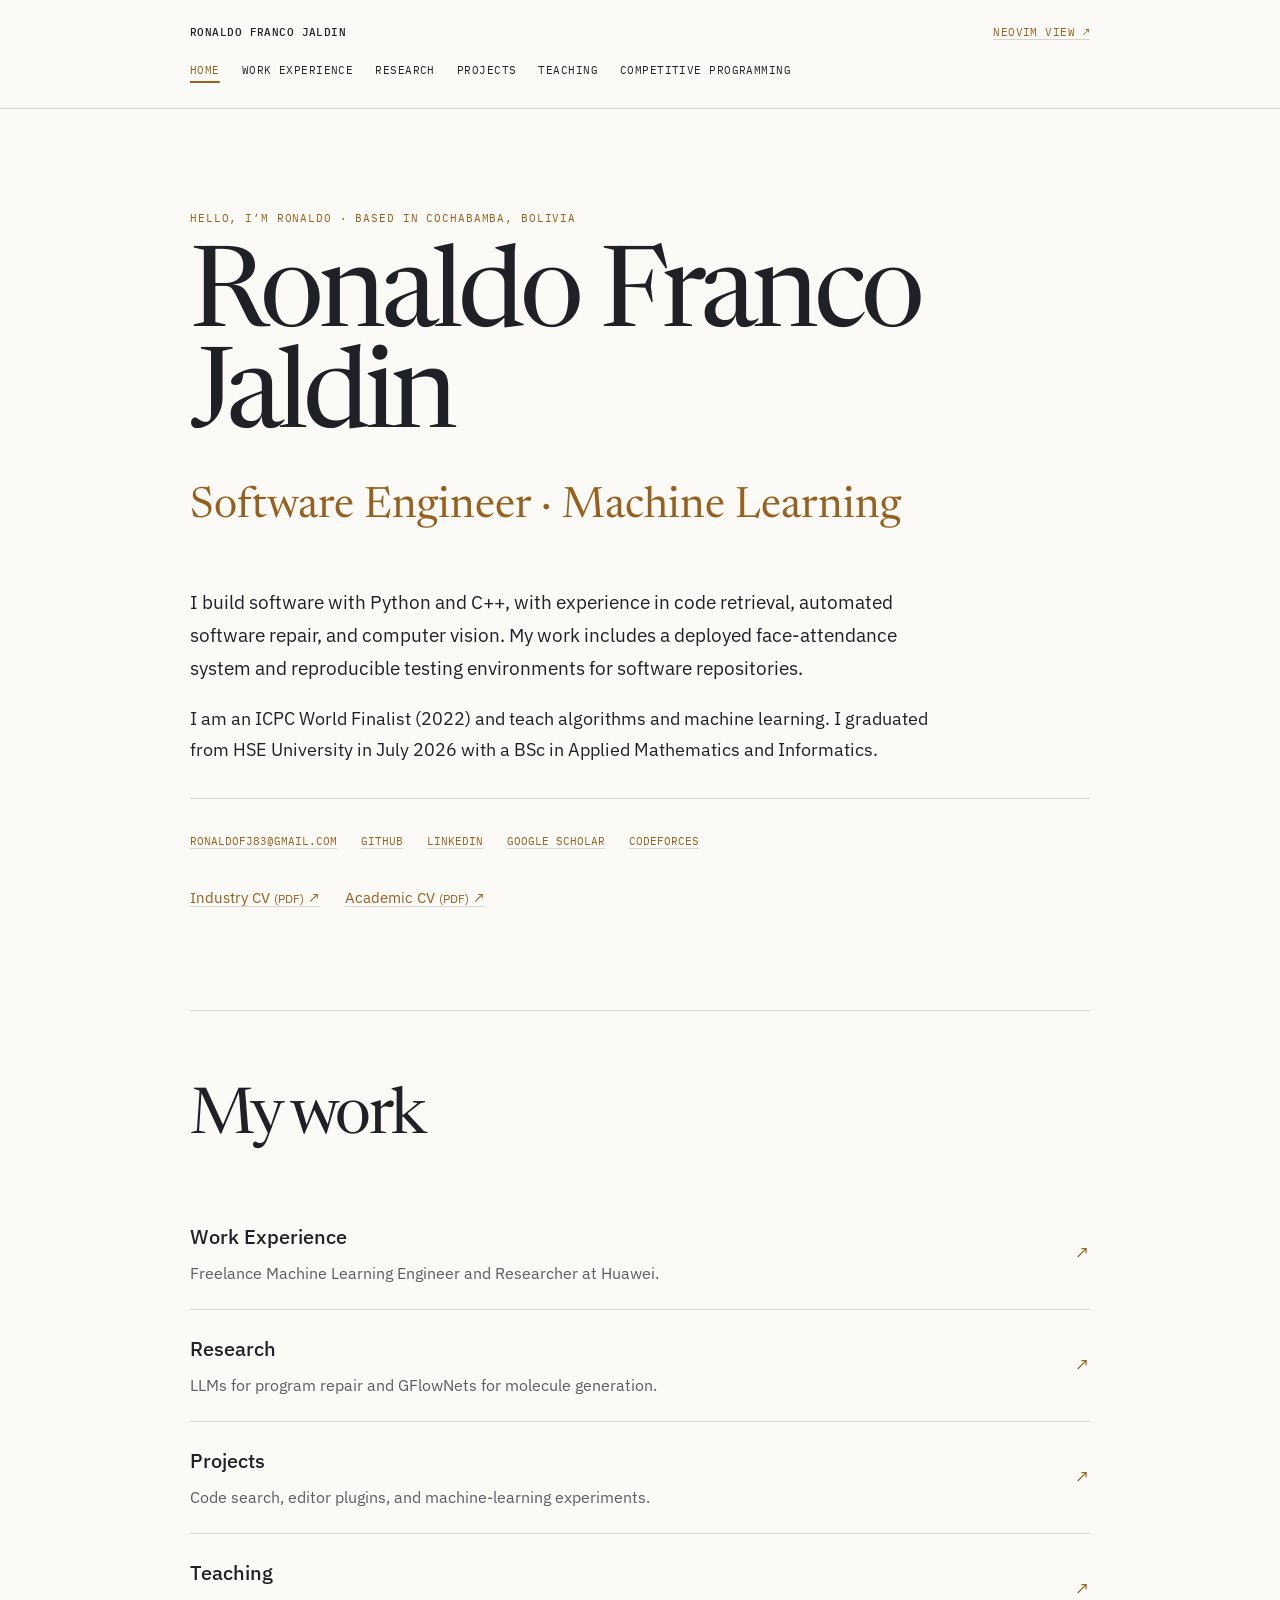
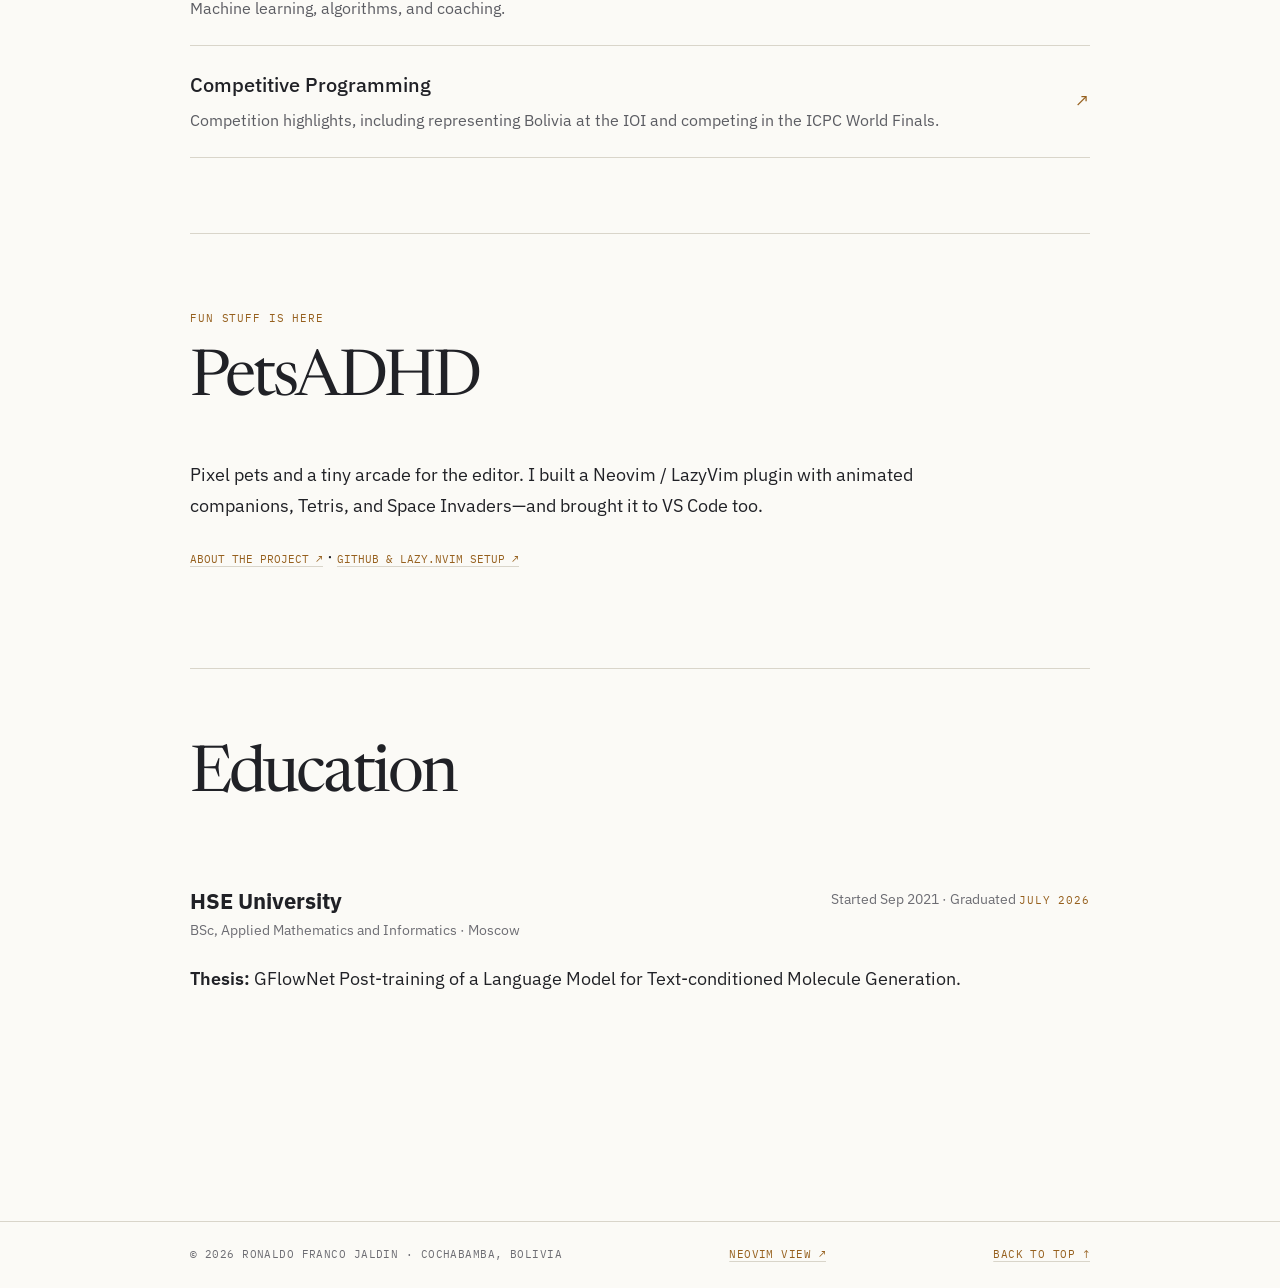
==== commit cb6e758d: "Refresh CVs and clarify portfolio research and experience" ====
--- a/index.html
+++ b/index.html
@@ -6,7 +6,7 @@
     <meta name="theme-color" content="#fbfaf6">
     <meta
       name="description"
-      content="Ronaldo Franco Jaldin — machine learning research engineer, teacher, and ICPC World Finalist based in Cochabamba, Bolivia."
+      content="Ronaldo Franco Jaldin — software engineer working in machine learning, Python/C++, and code retrieval; ICPC World Finalist based in Cochabamba, Bolivia."
     >
     <meta name="author" content="Ronaldo Franco Jaldin">
     <title>Home — Ronaldo Franco Jaldin</title>
@@ -38,16 +38,16 @@
 <header class="intro">
         <p class="label">Hello, I’m Ronaldo · Based in Cochabamba, Bolivia</p>
         <h1>Ronaldo Franco Jaldin</h1>
-        <p class="role">Machine Learning Research Engineer</p>
+        <p class="role">Software Engineer · Machine Learning</p>
         <p class="lead">
-          I work on large language models, retrieval, GFlowNets, and computer vision.
-          My experience combines research in software engineering
-          with applied systems for video analysis, inventory access, and face attendance.
+          I build software with Python and C++, with experience in code retrieval,
+          automated software repair, and computer vision. My work includes a deployed
+          face-attendance system and reproducible testing environments for software repositories.
         </p>
         <p>
-          I studied Applied Mathematics and Informatics
-          at HSE University, competed at the ICPC World Finals, and teach machine learning
-          and competitive programming.
+          I am an ICPC World Finalist (2022) and teach algorithms and machine learning.
+          I graduated from HSE University in July 2026 with a BSc in
+          Applied Mathematics and Informatics.
         </p>
         <ul class="contact-list">
           <li><a href="mailto:ronaldofj83@gmail.com">ronaldofj83@gmail.com</a></li>
@@ -66,7 +66,7 @@
         <div class="page-list">
           <a href="experience.html"><span>Work Experience</span><p>Freelance Machine Learning Engineer and Researcher at Huawei.</p><span aria-hidden="true">↗</span></a>
           <a href="research.html"><span>Research</span><p>LLMs for program repair and GFlowNets for molecule generation.</p><span aria-hidden="true">↗</span></a>
-          <a href="projects.html"><span>Projects</span><p>Several ML projects.</p><span aria-hidden="true">↗</span></a>
+          <a href="projects.html"><span>Projects</span><p>Code search, editor plugins, and machine-learning experiments.</p><span aria-hidden="true">↗</span></a>
           <a href="teaching.html"><span>Teaching</span><p>Machine learning, algorithms, and coaching.</p><span aria-hidden="true">↗</span></a>
           <a href="competitive-programming.html"><span>Competitive Programming</span><p>Competition highlights, including representing Bolivia at the IOI and competing in the ICPC World Finals.</p><span aria-hidden="true">↗</span></a>
         </div>
@@ -80,7 +80,7 @@
 <section aria-labelledby="education-title"><h2 id="education-title">Education</h2><article class="item compact">
           <header>
             <div><h3>HSE University</h3><p>BSc, Applied Mathematics and Informatics · Moscow</p></div>
-            <time>September 2021–2026</time>
+            <p class="education-date">Started Sep 2021 · Graduated <time datetime="2026-07">July 2026</time></p>
           </header>
           <p><strong>Thesis:</strong> GFlowNet Post-training of a Language Model for Text-conditioned Molecule Generation.</p>
         </article></section>
